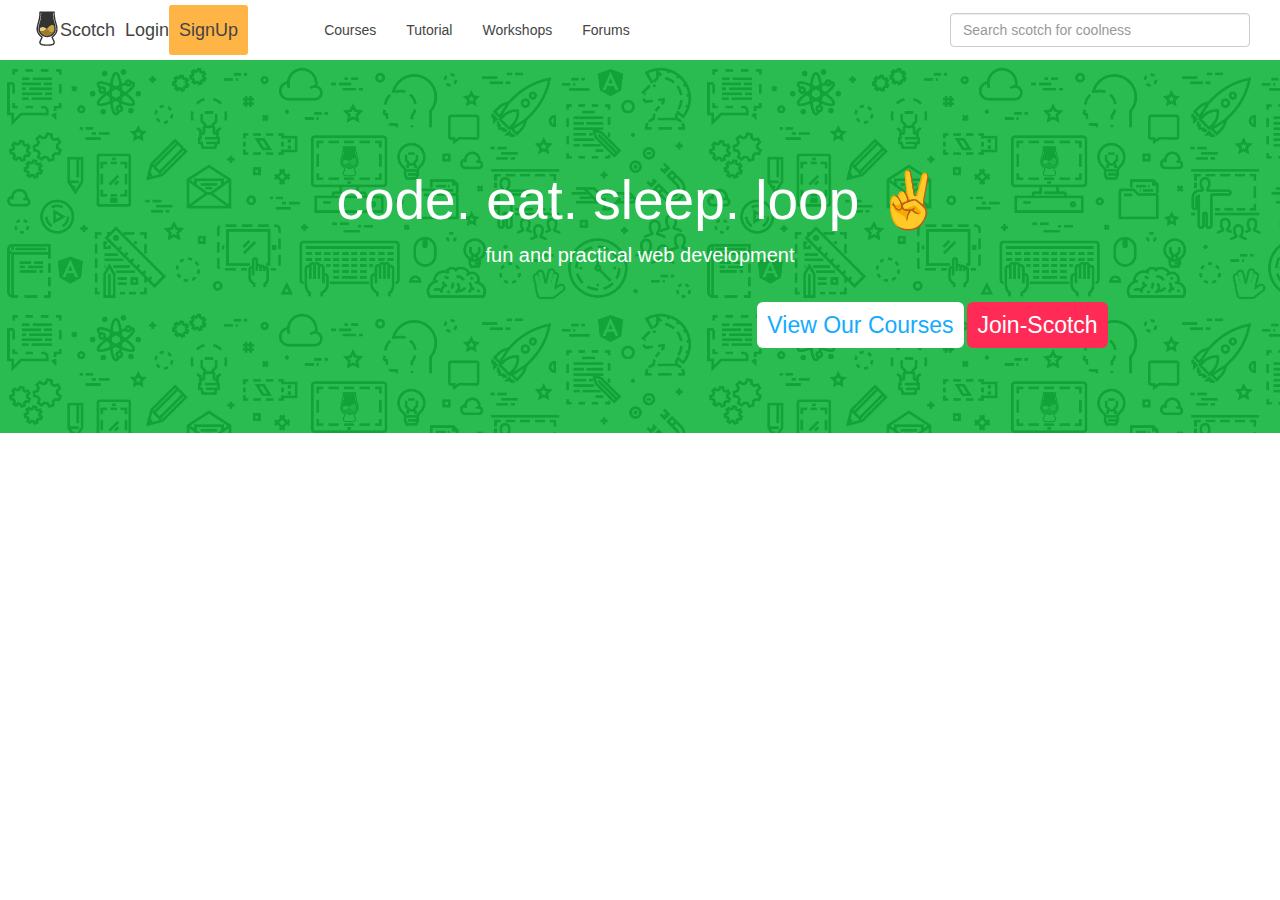
==== reactSticker/index.html @ 3698860a "navbar done, main content started" ====
<!DOCTYPE html>
<html>
<head>
  <meta charset="utf-8">
  <meta http-equiv="X-UA-Compatible" content="IE=edge">
  <title></title>
  <link rel="stylesheet" href="https://maxcdn.bootstrapcdn.com/bootstrap/3.3.7/css/bootstrap.min.css" integrity="sha384-BVYiiSIFeK1dGmJRAkycuHAHRg32OmUcww7on3RYdg4Va+PmSTsz/K68vbdEjh4u" crossorigin="anonymous">
  <link rel="stylesheet" href="style.css">
</head>
<body id="bootstrap-overrides">
  <nav id="nav-overrides" class="navbar navbar-default">
    <div class="container-fluid">
      <!-- Brand and toggle get grouped for better mobile display -->
      <div class="navbar-header">
        <button type="button" class="navbar-toggle collapsed" data-toggle="collapse" data-target="#bs-example-navbar-collapse-1" aria-expanded="false">
          <span class="sr-only">Toggle navigation</span>
          <span class="icon-bar"></span>
          <span class="icon-bar"></span>
          <span class="icon-bar"></span>
        </button>
        <img class="navbar-brand" src="images/logo.png" alt="">
        <a class="navbar-brand" href="#">Scotch</a>
        <a class="navbar-brand sign" href="#">Login</a>
        <a class="navbar-brand sign" id="signup" href="#">SignUp</a>
      </div>

      <!-- Collect the nav links, forms, and other content for toggling -->
      <div class="collapse navbar-collapse" id="bs-example-navbar-collapse-1">
        <ul class="nav navbar-nav">
          <li ><a href="#">Courses <span class="sr-only">(current)</span></a></li>
          <li><a href="#">Tutorial</a></li>
          <li><a href="#">Workshops</a></li>
          <li><a href="#">Forums</a></li>
        </ul>
        <form class="navbar-form navbar-right">
          <div class="form-group">
            <input type="text" class="form-control" placeholder="Search scotch for coolness">
          </div>
        </form>
      </div><!-- /.navbar-collapse -->
    </div><!-- /.container-fluid -->
  </nav>

  <section id="main">
    <div class="prez">
      <div class="container text-align">
        <h1 class="title">code. eat. sleep. loop ✌</h1>
        <p class="subtitle">fun and practical web development</p>
          <div class="row">
            <div class="col-md-6"></div>
            <a href="#" id="title-link1">View Our Courses</a>
            <div class="col-md-6"></div>
            <a href="#" id="title-link2">Join-Scotch</a>
          </div>
        </div>
      </div>
    </div>
  </section>

  <script src="https://ajax.googleapis.com/ajax/libs/jquery/1.12.4/jquery.min.js"></script>
  <script src="https://maxcdn.bootstrapcdn.com/bootstrap/3.3.7/js/bootstrap.min.js" integrity="sha384-Tc5IQib027qvyjSMfHjOMaLkfuWVxZxUPnCJA7l2mCWNIpG9mGCD8wGNIcPD7Txa" crossorigin="anonymous"></script>
</body>
</html>
---- reactSticker/style.css ----
#nav-overrides input {
	width: 300px;
}

.navbar {
	background-color: #FFFFFF;
	border: none;
	padding: 5px 0;
	margin-bottom: 0;
}

#nav-overrides a {
	color: #444;
}

#nav-overrides a:hover {
	color: #000;
}


#nav-overrides .navbar-header img {
	transform: scale(2);
}

#nav-overrides .navbar-nav {
	margin: 0 10% 0 5%;
}

#nav-overrides .sign {
	padding-left: 10px;
}

#signup {
	background-color: #FFB446;
	padding-right: 10px;
	border-radius: 3px;
}

/*      main content      */

#main {
	background-image: url(images/icon-background.png);
	background-size: 700px;
}

.prez {
	padding: 10vh 0;
	background-color: rgb(20,181,62,0.9);
}

.text-align{
	text-align: center;
}

.title {
	color: #FFFFFF;
	font-size: 55px;
}

.subtitle {
	color: #FFFFFF;
	font-size: 20px;
	margin-bottom: 40px;
}

#title-link1 {
	padding: 10px;
	border-radius: 6px;
	background-color: #FFFFFF;
	color: #14ABFF;
	font-size: 23px;
}

#title-link2 {
	padding: 10px;
	border-radius: 6px;
	background-color: #FF2B56;
	color: #FFFFFF;
	font-size: 23px;
}
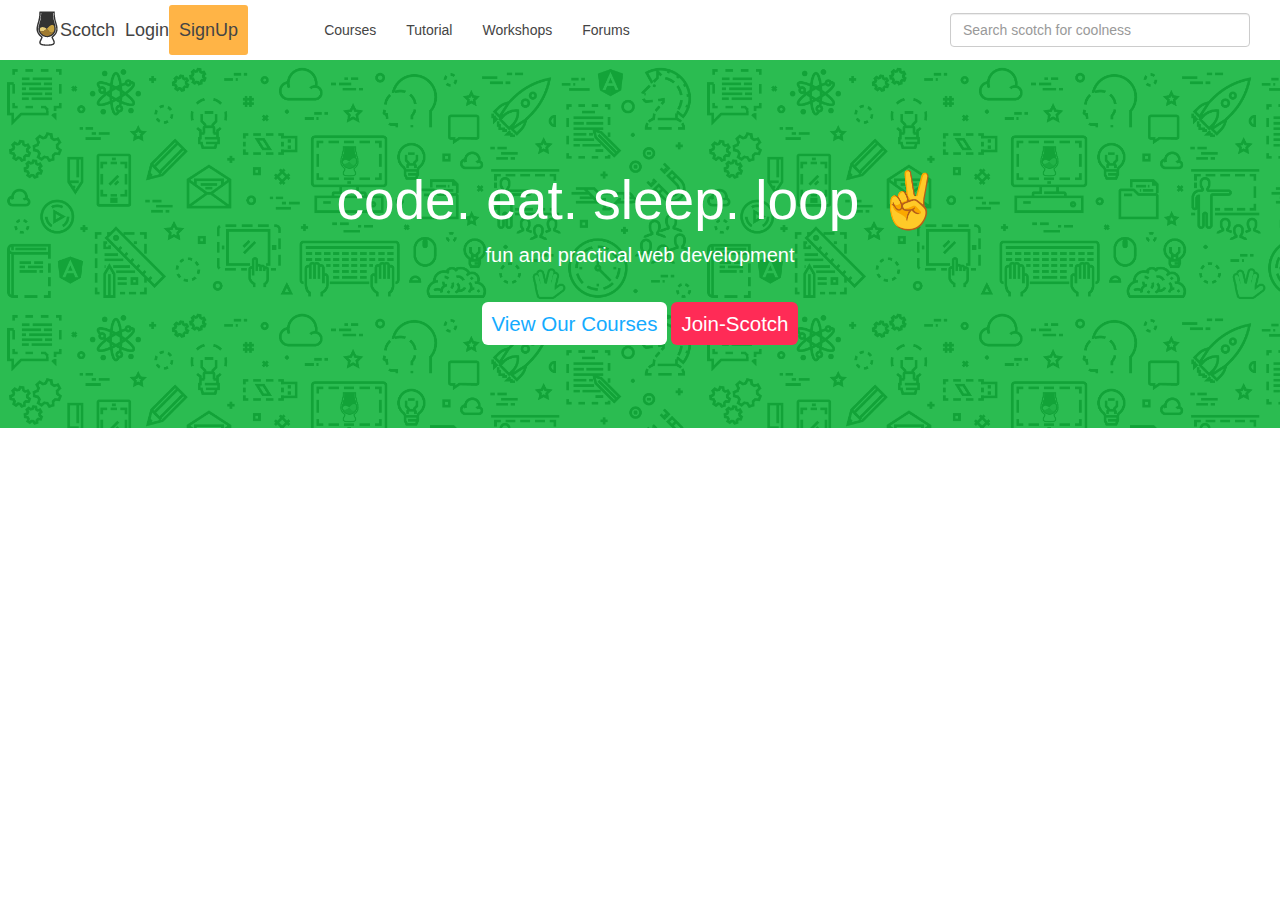
==== commit 1d9453c3: "presentation done" ====
--- a/reactSticker/index.html
+++ b/reactSticker/index.html
@@ -46,11 +46,15 @@
       <div class="container text-align">
         <h1 class="title">code. eat. sleep. loop ✌</h1>
         <p class="subtitle">fun and practical web development</p>
-          <div class="row">
-            <div class="col-md-6"></div>
+          <!-- <div class="row"> -->
+            <!-- <div class="col-md-3"></div> -->
+            <!-- <div class="col-md-3"> -->
             <a href="#" id="title-link1">View Our Courses</a>
-            <div class="col-md-6"></div>
+            <!-- </div> -->
+            <!-- <div class="col-md-3"> -->
             <a href="#" id="title-link2">Join-Scotch</a>
+            <!-- </div> -->
+            <!-- <div class="col-md-3"></div> -->
           </div>
         </div>
       </div>
--- a/reactSticker/style.css
+++ b/reactSticker/style.css
@@ -68,7 +68,7 @@
 	border-radius: 6px;
 	background-color: #FFFFFF;
 	color: #14ABFF;
-	font-size: 23px;
+	font-size: 20.5px;
 }
 
 #title-link2 {
@@ -76,5 +76,5 @@
 	border-radius: 6px;
 	background-color: #FF2B56;
 	color: #FFFFFF;
-	font-size: 23px;
+	font-size: 20.5px; 
 }
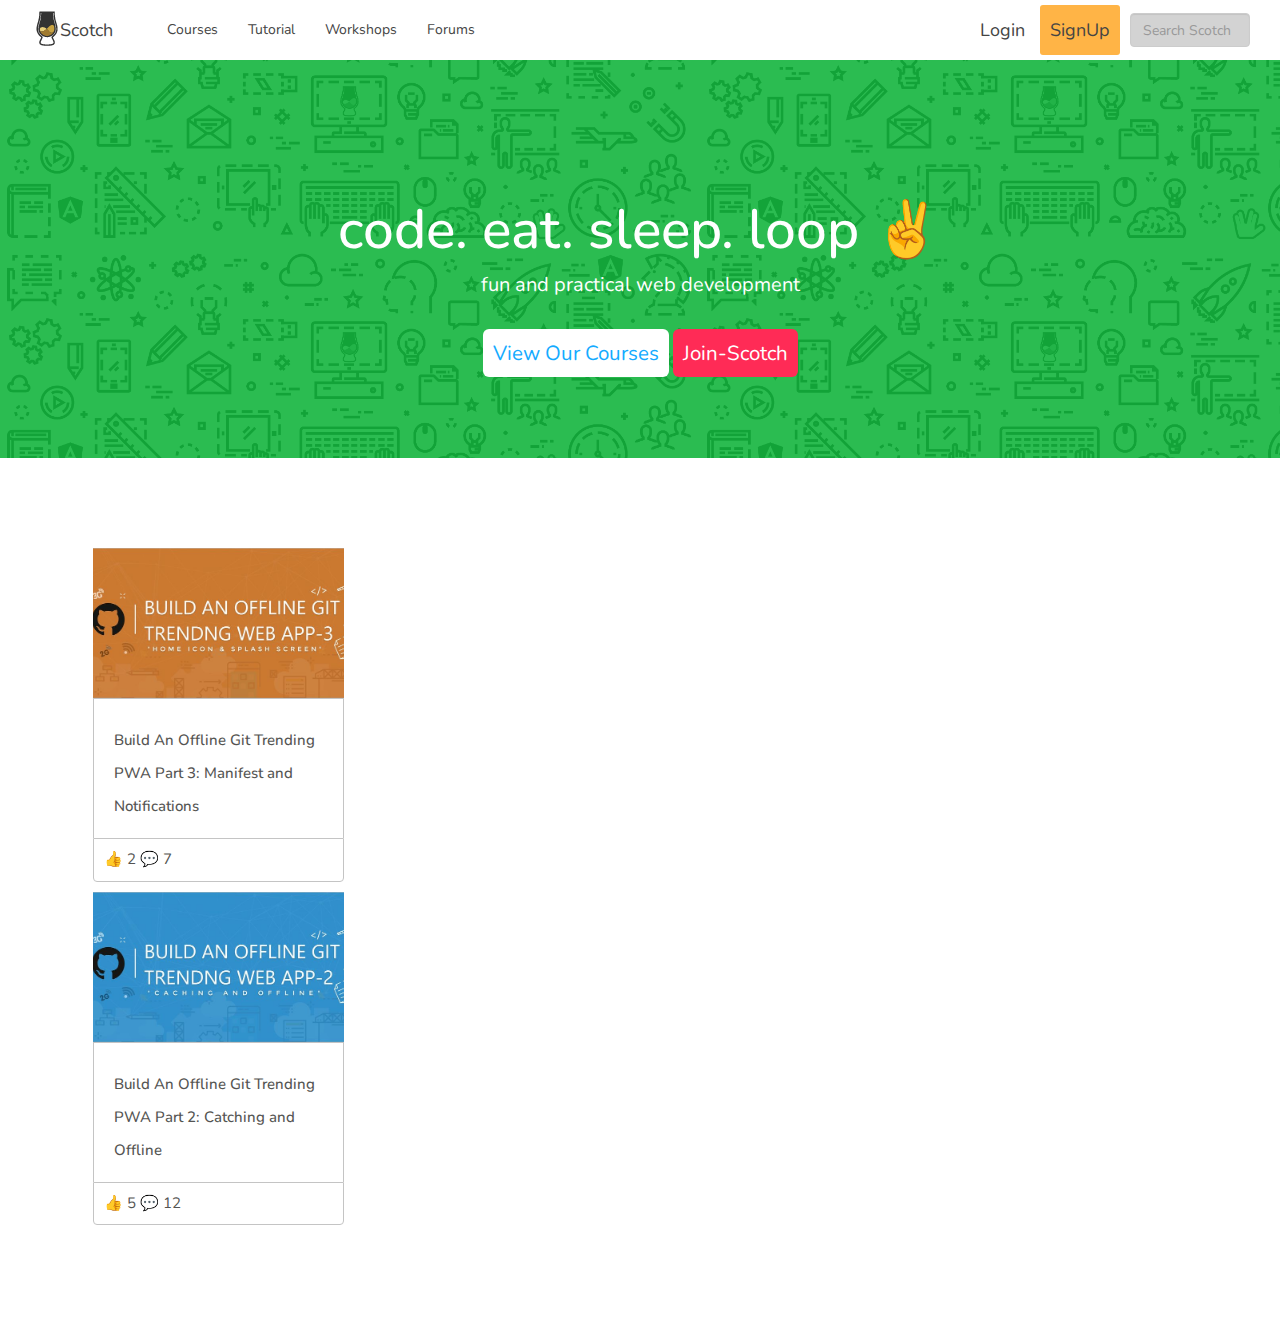
==== commit 78b80b57: "navbar fully responsive due to media query, progress on contents" ====
--- a/reactSticker/index.html
+++ b/reactSticker/index.html
@@ -4,10 +4,12 @@
   <meta charset="utf-8">
   <meta http-equiv="X-UA-Compatible" content="IE=edge">
   <title></title>
+  <link href="https://fonts.googleapis.com/css?family=Nunito:200,300,400,600,700" rel="stylesheet"> 
   <link rel="stylesheet" href="https://maxcdn.bootstrapcdn.com/bootstrap/3.3.7/css/bootstrap.min.css" integrity="sha384-BVYiiSIFeK1dGmJRAkycuHAHRg32OmUcww7on3RYdg4Va+PmSTsz/K68vbdEjh4u" crossorigin="anonymous">
   <link rel="stylesheet" href="style.css">
 </head>
 <body id="bootstrap-overrides">
+  <div class="test">
   <nav id="nav-overrides" class="navbar navbar-default">
     <div class="container-fluid">
       <!-- Brand and toggle get grouped for better mobile display -->
@@ -34,27 +36,73 @@
         </ul>
         <form class="navbar-form navbar-right">
           <div class="form-group">
-            <input type="text" class="form-control" placeholder="Search scotch for coolness">
+            <input type="text" class="form-control" placeholder="Search Scotch">
           </div>
         </form>
       </div><!-- /.navbar-collapse -->
     </div><!-- /.container-fluid -->
   </nav>
+  </div>
 
   <section id="main">
-    <div class="prez">
-      <div class="container text-align">
-        <h1 class="title">code. eat. sleep. loop ✌</h1>
-        <p class="subtitle">fun and practical web development</p>
-          <!-- <div class="row"> -->
-            <!-- <div class="col-md-3"></div> -->
-            <!-- <div class="col-md-3"> -->
-            <a href="#" id="title-link1">View Our Courses</a>
-            <!-- </div> -->
-            <!-- <div class="col-md-3"> -->
-            <a href="#" id="title-link2">Join-Scotch</a>
-            <!-- </div> -->
-            <!-- <div class="col-md-3"></div> -->
+    <div class="prez-back">
+      <div class="prez">
+        <div class="container text-align">
+          <h1 class="title">code. eat. sleep. loop ✌</h1>
+          <p class="subtitle">fun and practical web development</p>
+            <!-- <div class="row"> -->
+              <!-- <div class="col-md-3"></div> -->
+              <!-- <div class="col-md-3"> -->
+              <a href="#" id="title-link1">View Our Courses</a>
+              <!-- </div> -->
+              <!-- <div class="col-md-3"> -->
+              <a href="#" id="title-link2">Join-Scotch</a>
+              <!-- </div> -->
+              <!-- <div class="col-md-3"></div> -->
+            </div>
+          </div>
+        </div>
+      </div>
+    </div>
+    <div class="content">
+      <div class="container">
+        <div class="row">
+          <div class="col-md-3">
+            <div class="card" id="card1">
+              <a class="card-img" href="#"></a>
+              <div class="card-content">
+                <h2>
+                  <a href="#">Build An Offline Git Trending PWA Part 3: Manifest and Notifications</a>
+                </h2>
+              </div>
+              <div class="card-footer">
+                <a href="#">👍 2</a>
+                <a href="#">💬 7</a>
+              </div>
+            </div>
+            <div class="card" id="card2">
+              <a class="card-img" href="#"></a>
+              <div class="card-content">
+                <h2>
+                  <a href="#">Build An Offline Git Trending PWA Part 2: Catching and Offline</a>
+                </h2>
+              </div>
+              <div class="card-footer">
+                <a href="#">👍 5</a>
+                <a href="#">💬 12</a>
+              </div>
+            </div>
+          </div>
+          <div class="col-md-9">
+            <div class="row">
+              <div class="col-md-6"></div>
+              <div class="col-md-6"></div>
+            </div>
+            <div class="row">
+              <div class="col-md-4"></div>
+              <div class="col-md-4"></div>
+              <div class="col-md-4"></div>
+            </div>
           </div>
         </div>
       </div>
--- a/reactSticker/style.css
+++ b/reactSticker/style.css
@@ -1,5 +1,20 @@
+body {
+    font-family: 'Nunito', sans-serif;
+}
+
+a:hover {
+	text-decoration: none
+}
+
+.test {
+	position: fixed;
+	width: 100%;
+	z-index: 10;
+}
+
 #nav-overrides input {
-	width: 300px;
+	width: 120px;
+	background-color: #D3D3D3;
 }
 
 .navbar {
@@ -7,6 +22,7 @@
 	border: none;
 	padding: 5px 0;
 	margin-bottom: 0;
+	border-radius: 0px;
 }
 
 #nav-overrides a {
@@ -23,11 +39,22 @@
 }
 
 #nav-overrides .navbar-nav {
-	margin: 0 10% 0 5%;
+	margin: 0 0 0 2%;
 }
 
 #nav-overrides .sign {
 	padding-left: 10px;
+}
+
+@media (min-width:768px) {
+	.sign {
+		position: absolute;
+		right: 240px;
+	}
+
+	#signup {
+		right: 160px;	
+	}
 }
 
 #signup {
@@ -36,15 +63,15 @@
 	border-radius: 3px;
 }
 
-/*      main content      */
-
-#main {
+/*      main      */
+/*  	prez 	  */
+.prez-back {
 	background-image: url(images/icon-background.png);
 	background-size: 700px;
 }
 
 .prez {
-	padding: 10vh 0;
+	padding: 20vh 0 10vh 0;
 	background-color: rgb(20,181,62,0.9);
 }
 
@@ -78,3 +105,66 @@
 	color: #FFFFFF;
 	font-size: 20.5px; 
 }
+
+/*      CONTENT   	*/
+
+.content {
+	background-color: #FFFFFF;
+	padding: 10vh 0;
+}
+
+.content > .container {
+	max-width: 1125px;
+}
+
+.col-md-3 .card a {
+	font-size: 15px;
+	color: #545452
+}
+
+.card {
+	margin-bottom: 10px;
+	transition: box-shadow 0.4s;
+}
+
+.card:hover {
+	box-shadow: 1px 1px 5px;
+}
+
+.card a {
+	color: 
+}
+
+#card1 > a {
+	display: block;
+	width: 100%;
+	height: 150px;
+	background-image: url("images/card1.jpg");
+	background-size: cover;
+	background-position: center;
+}
+
+#card2 > a {
+	display: block;
+	width: 100%;
+	height: 150px;
+	background-image: url("images/card2.jpg");
+	background-size: cover;
+	background-position: center;	
+}
+
+.card-content {
+	border: 1px solid #C4C4C4;
+	border-bottom: 0px;
+	padding: 20px;
+}
+
+.card-footer {
+	padding: 10px;
+	border-radius: 0px 0px 4px 4px;
+	border: 1px solid #C4C4C4;
+}
+
+h2 {
+	margin: 0;
+}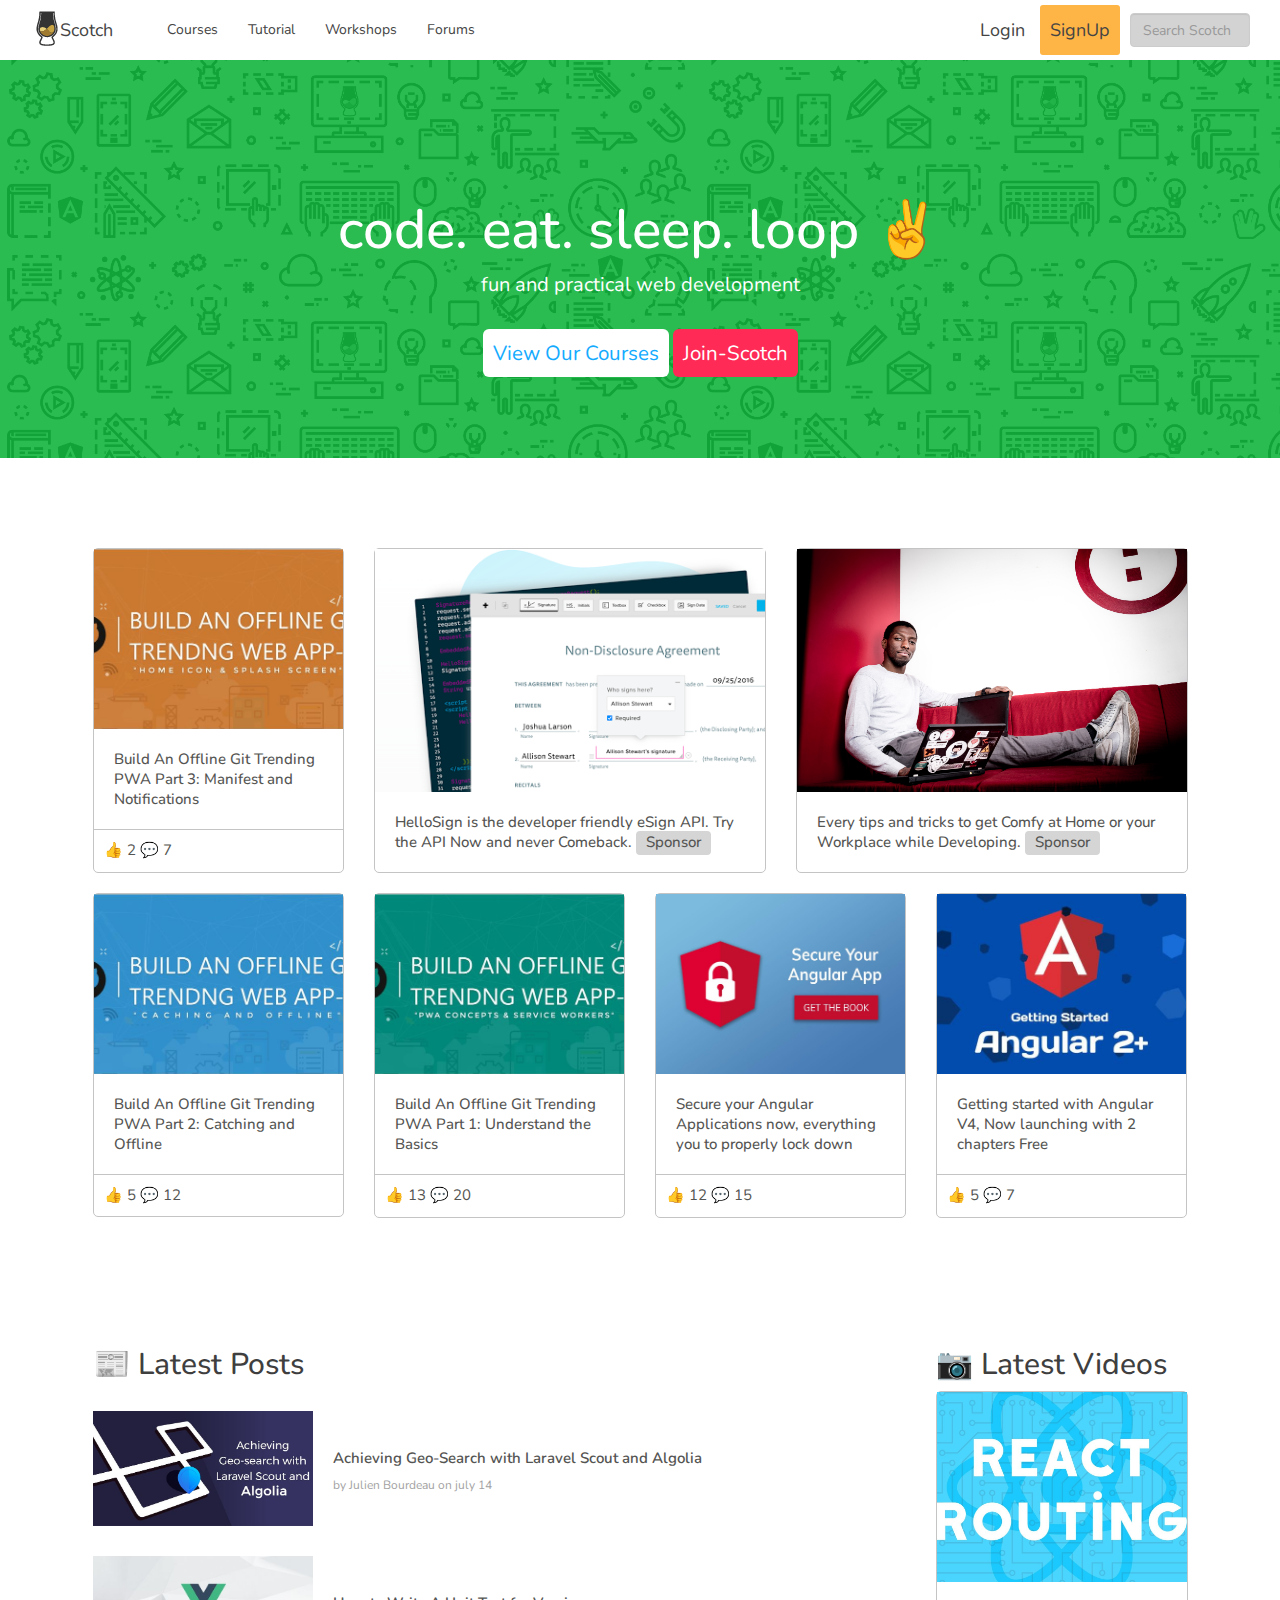
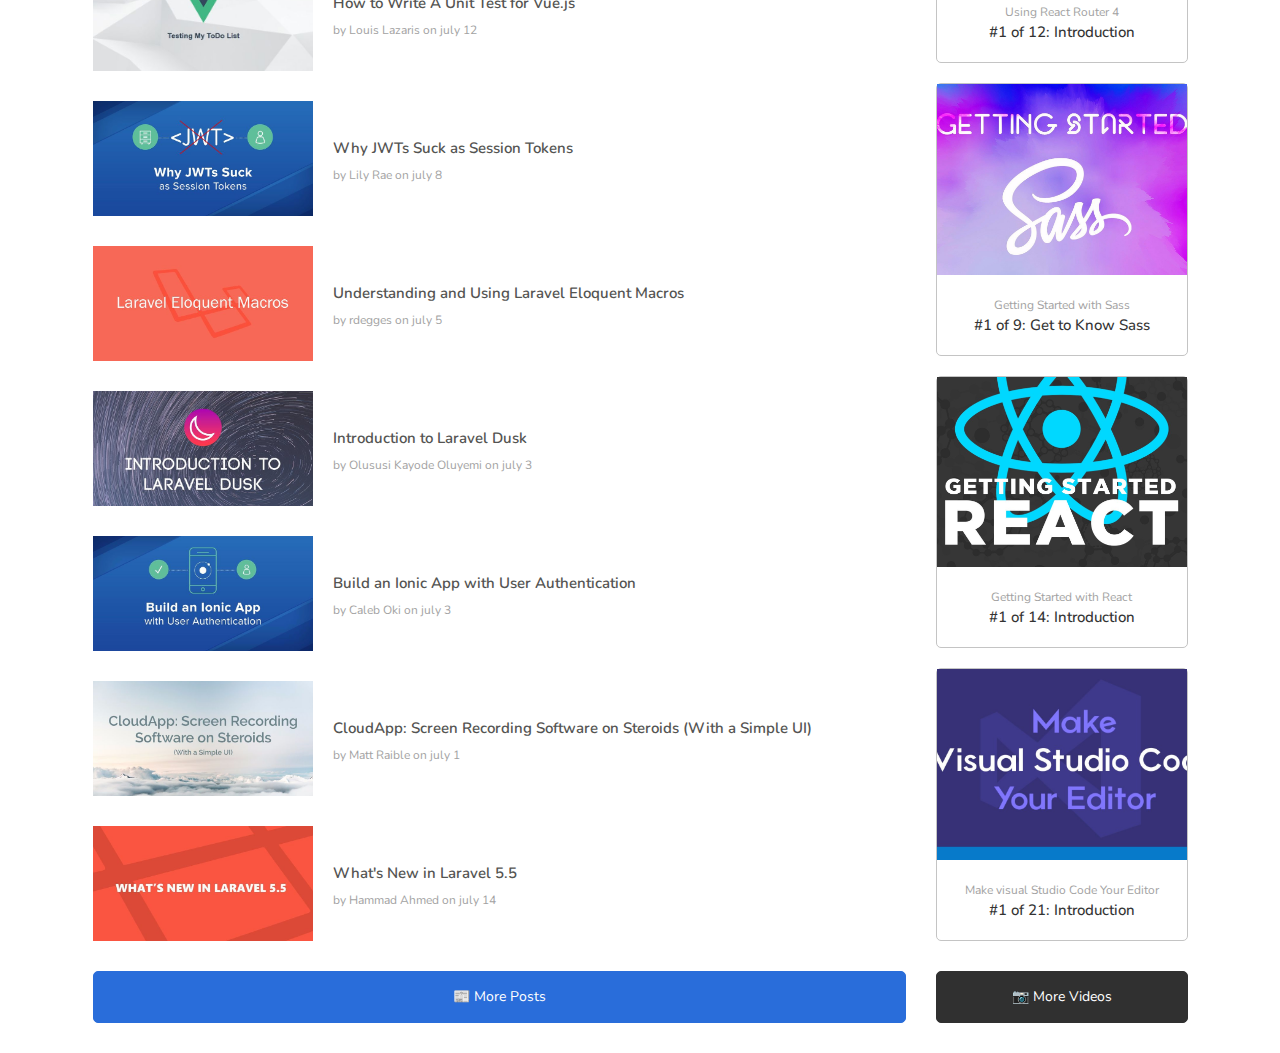
==== commit 691abe69: "main content done" ====
--- a/reactSticker/index.html
+++ b/reactSticker/index.html
@@ -95,15 +95,173 @@
           </div>
           <div class="col-md-9">
             <div class="row">
-              <div class="col-md-6"></div>
-              <div class="col-md-6"></div>
+              <div class="col-md-6">
+                <div class="card" id="card3">
+                  <a href="#" class="card-img"></a>
+                  <div class="card-content">
+                    <h2>
+                      <a href="#">HelloSign is the developer friendly eSign API. Try the API Now and never Comeback. <span class="sponsor-tag">Sponsor</span></a>
+                    </h2>
+                  </div>
+                </div>
+              </div>
+              <div class="col-md-6">
+                <div class="card" id="card4">
+                  <a href="#" class="card-img"></a>
+                  <div class="card-content">
+                    <h2>
+                      <a href="#">Every tips and tricks to get Comfy at Home or your Workplace while Developing. <span class="sponsor-tag">Sponsor</span></a>
+                    </h2>
+                  </div>
+                </div>
+              </div>
             </div>
             <div class="row">
-              <div class="col-md-4"></div>
-              <div class="col-md-4"></div>
-              <div class="col-md-4"></div>
-            </div>
-          </div>
+              <div class="col-md-4">
+                <div class="card" id="card5">
+                  <a href="#" class="card-img"></a>
+                  <div class="card-content">
+                    <h2>
+                      <a href="#">Build An Offline Git Trending PWA Part 1: Understand the Basics</a>
+                    </h2>
+                  </div>
+                  <div class="card-footer">
+                    <a href="#">👍 13</a>
+                    <a href="#">💬 20</a>
+                  </div>
+                </div>
+              </div>
+              <div class="col-md-4">
+                <div class="card" id="card6">
+                  <a href="#" class="card-img"></a>
+                  <div class="card-content">
+                    <h2>
+                      <a href="#">Secure your Angular Applications now, everything you to properly lock down </a>
+                    </h2>
+                  </div>
+                  <div class="card-footer">
+                    <a href="#">👍 12</a>
+                    <a href="#">💬 15</a>
+                  </div>
+                </div>
+              </div>
+              <div class="col-md-4">
+                <div class="card" id="card7">
+                  <a href="#" class="card-img"></a>
+                  <div class="card-content">
+                    <h2>
+                      <a href="#">Getting started with Angular V4, Now launching with 2 chapters Free</a>
+                    </h2>
+                  </div>
+                  <div class="card-footer">
+                    <a href="#">👍 5</a>
+                    <a href="#">💬 7</a>
+                  </div>
+                </div>
+              </div>
+            </div>
+          </div>
+        </div>
+      </div>
+    </div>
+    <div class="news">
+      <div class="container">
+        <div class="row">
+          <div class="col-md-9 posts">
+            <h2>
+              <a class="title-news" href="#">📰 Latest Posts</a>
+            </h2>
+            <div class="post">
+              <a href="#" id="post1" class="post-img"></a>
+              <div class="card-content">
+                <h2>Achieving Geo-Search with Laravel Scout and Algolia</h2>
+                <small>by <a href="#">Julien Bourdeau</a> on july 14</small>  
+              </div>
+            </div>
+            <div class="post">
+              <a href="#" id="post2" class="post-img"></a>
+              <div class="card-content">
+                <h2>How to Write A Unit Test for Vue.js</h2>
+                <small>by <a href="#">Louis Lazaris</a> on july 12</small>  
+              </div>
+            </div>
+            <div class="post">
+              <a href="#" id="post3" class="post-img"></a>
+              <div class="card-content">
+                <h2>Why JWTs Suck as Session Tokens</h2>
+                <small>by <a href="#">Lily Rae</a> on july 8</small>  
+              </div>
+            </div>
+            <div class="post">
+              <a href="#" id="post4" class="post-img"></a>
+              <div class="card-content">
+                <h2>Understanding and Using Laravel Eloquent Macros</h2>
+                <small>by <a href="#">rdegges</a> on july 5</small>  
+              </div>
+            </div>
+            <div class="post">
+              <a href="#" id="post5" class="post-img"></a>
+              <div class="card-content">
+                <h2>Introduction to Laravel Dusk</h2>
+                <small>by <a href="#">Olususi Kayode Oluyemi</a> on july 3</small>  
+              </div>
+            </div>
+            <div class="post">
+              <a href="#" id="post6" class="post-img"></a>
+              <div class="card-content">
+                <h2>Build an Ionic App with User Authentication</h2>
+                <small>by <a href="#">Caleb Oki</a> on july 3</small>  
+              </div>
+            </div>
+            <div class="post">
+              <a href="#" id="post7" class="post-img"></a>
+              <div class="card-content">
+                <h2>CloudApp: Screen Recording Software on Steroids (With a Simple UI)</h2>
+                <small>by <a href="#">Matt Raible</a> on july 1</small>  
+              </div>
+            </div>
+            <div class="post">
+              <a href="#" id="post8" class="post-img"></a>
+              <div class="card-content">
+                <h2>What's New in Laravel 5.5</h2>
+                <small>by <a href="#">Hammad Ahmed</a> on july 14</small>  
+              </div>
+            </div>
+            <a class="more" href="#">📰 More Posts</a>
+          </div>
+          <div class="col-md-3 videos">
+            <h2>
+              <a class="title-news" href="#">📷 Latest Videos</a>
+            </h2>
+            <div class="video card">
+              <a href="#" class="card-img" id="video1"></a>
+              <div class="card-content">
+                <small>Using React Router 4</small>
+                <h2>#1 of 12: Introduction</h2>
+              </div>
+            </div>
+            <div class="video card">
+              <a href="#" class="card-img" id="video2"></a>
+              <div class="card-content">
+                <small>Getting Started with Sass</small>
+                <h2>#1 of 9: Get to Know Sass</h2>
+              </div>
+            </div>
+            <div class="video card">
+              <a href="#" class="card-img" id="video3"></a>
+              <div class="card-content">
+                <small>Getting Started with React</small>
+                <h2>#1 of 14: Introduction</h2>
+              </div>
+            </div>
+            <div class="video card">
+              <a href="#" class="card-img" id="video4"></a>
+              <div class="card-content">
+                <small>Make visual Studio Code Your Editor</small>
+                <h2>#1 of 21: Introduction</h2>
+              </div>
+            </div>
+            <a class="more" href="#">📷 More Videos</a>
         </div>
       </div>
     </div>
--- a/reactSticker/style.css
+++ b/reactSticker/style.css
@@ -51,7 +51,6 @@
 		position: absolute;
 		right: 240px;
 	}
-
 	#signup {
 		right: 160px;	
 	}
@@ -96,6 +95,12 @@
 	background-color: #FFFFFF;
 	color: #14ABFF;
 	font-size: 20.5px;
+	transition: background-color 0.5s, color 0.5s;
+}
+
+#title-link1:hover {
+	background-color: #14ABFF; 
+	color: #FFFFFF;
 }
 
 #title-link2 {
@@ -103,7 +108,13 @@
 	border-radius: 6px;
 	background-color: #FF2B56;
 	color: #FFFFFF;
-	font-size: 20.5px; 
+	font-size: 20.5px;
+	transition: background-color 0.5s, color 0.5s; 
+}
+
+#title-link2:hover {
+	color: #FF2B56;
+	background-color: #FFFFFF;
 }
 
 /*      CONTENT   	*/
@@ -113,58 +124,229 @@
 	padding: 10vh 0;
 }
 
-.content > .container {
+.content > .container, .news > .container {
 	max-width: 1125px;
 }
 
-.col-md-3 .card a {
+.card a {
 	font-size: 15px;
 	color: #545452
 }
 
 .card {
-	margin-bottom: 10px;
+	margin-bottom: 20px;
 	transition: box-shadow 0.4s;
+	border: 1px solid #C4C4C4;
+	border-radius: 5px;
 }
 
 .card:hover {
 	box-shadow: 1px 1px 5px;
 }
 
-.card a {
-	color: 
-}
-
-#card1 > a {
+.card-img {
 	display: block;
 	width: 100%;
-	height: 150px;
-	background-image: url("images/card1.jpg");
 	background-size: cover;
 	background-position: center;
 }
 
+#card1 > a {
+	
+	height: 180px;
+	background-image: url("images/card1.jpg");
+}
+
 #card2 > a {
-	display: block;
-	width: 100%;
-	height: 150px;
+	height: 180px;
 	background-image: url("images/card2.jpg");
-	background-size: cover;
-	background-position: center;	
+}
+
+#card3 > a {
+	height: 243px;
+	background-image: url("images/card3.jpg");
+}
+
+#card4 > a {
+	height: 243px;
+	background-image: url("images/card4.jpg");
+	background-position: bottom;
+}
+
+#card5 > a {
+	height: 180px;
+	background-image: url("images/card5.jpg")
+}
+
+#card6 > a {
+	height: 180px;
+	background-image: url("images/card6.jpg")
+}
+
+#card7 > a {
+	height: 180px;
+	background-image: url("images/card7.jpg")
 }
 
 .card-content {
-	border: 1px solid #C4C4C4;
+	/*border: 1px solid #C4C4C4;*/
 	border-bottom: 0px;
+	border-top: 0px;
 	padding: 20px;
 }
 
 .card-footer {
 	padding: 10px;
 	border-radius: 0px 0px 4px 4px;
-	border: 1px solid #C4C4C4;
-}
-
-h2 {
+	border-top: 1px solid #C4C4C4;
+}
+
+.card h2 {
 	margin: 0;
+	font-size: 15px;
+	line-height: 20px;
+}
+
+.sponsor-tag {
+	background-color: #D5D5D5;
+	border-radius: 4px;
+	padding: 1px 10px 3px 10px;
+	margin: 0 auto;
+}
+
+/* 			NEWS 		*/
+
+.post h2 {
+	margin: 8px 0;
+	color: #545452;
+	font-size: 15px;
+	font-weight: 600;
+}
+
+.news small, small a {
+	padding-top: 10px;
+	color: #A2A2A2;
+	font-size: 12px;
+}
+
+.title-news {
+	color: #3F3F3F;
+}
+
+.post {
+	margin-top: 30px;
+	display: flex;
+	align-items: center;
+}
+
+@media (max-width:640px) {
+	.post {
+		flex-direction: column;
+		text-align: center;
+	}
+}
+
+.post-img {
+	display: block;
+	width: 220px;
+	min-width: 220px;
+	background-size: cover;
+	background-position: center;
+}
+
+#post1 {
+	height: 115px;
+	background-image: url("images/post1.jpg");
+}
+
+#post2 {
+	height: 115px;
+	background-image: url("images/post2.jpg");
+}
+
+#post3 {
+	height: 115px;
+	background-image: url("images/post3.jpg");
+}
+
+#post4 {
+	height: 115px;
+	background-image: url("images/post4.jpg");
+}
+
+#post5 {
+	height: 115px;
+	background-image: url("images/post5.jpg");
+}
+
+#post6 {
+	height: 115px;
+	background-image: url("images/post6.jpg");
+}
+
+#post7 {
+	height: 115px;
+	background-image: url("images/post7.jpg");
+}
+
+#post8 {
+	height: 115px;
+	background-image: url("images/post8.jpg");
+}
+
+.more {
+	text-align: center;
+	display: block;
+	margin: auto;
+	width: 100%;
+	padding: 15px;
+	border-radius: 5px;
+	margin: 30px 0 30px 0;
+	transition: background-color 0.3s, color 0.3s;
+}
+
+.posts .more {
+	border: 1px solid #296DDA;
+	background-color: #296DDA;
+	color: #FFFFFF;
+}
+
+.posts .more:hover {
+	background-color: #FFFFFF;
+	color: #296DDA;
+}
+
+.videos .more {
+	border: 1px solid #303030;
+	background-color: #303030;
+	color: #FFFFFF;
+}
+
+.videos .more:hover {
+	background-color: #FFFFFF;
+	color: #303030;
+}
+
+.video {
+	text-align: center;
+}
+
+#video1 {
+	height: 190.5px;
+	background-image: url("images/video1.jpg")
+}
+
+#video2 {
+	height: 190.5px;
+	background-image: url("images/video2.jpg")
+}
+
+#video3 {
+	height: 190.5px;
+	background-image: url("images/video3.jpg")
+}
+
+#video4 {
+	height: 190.5px;
+	background-image: url("images/video4.jpg")
 }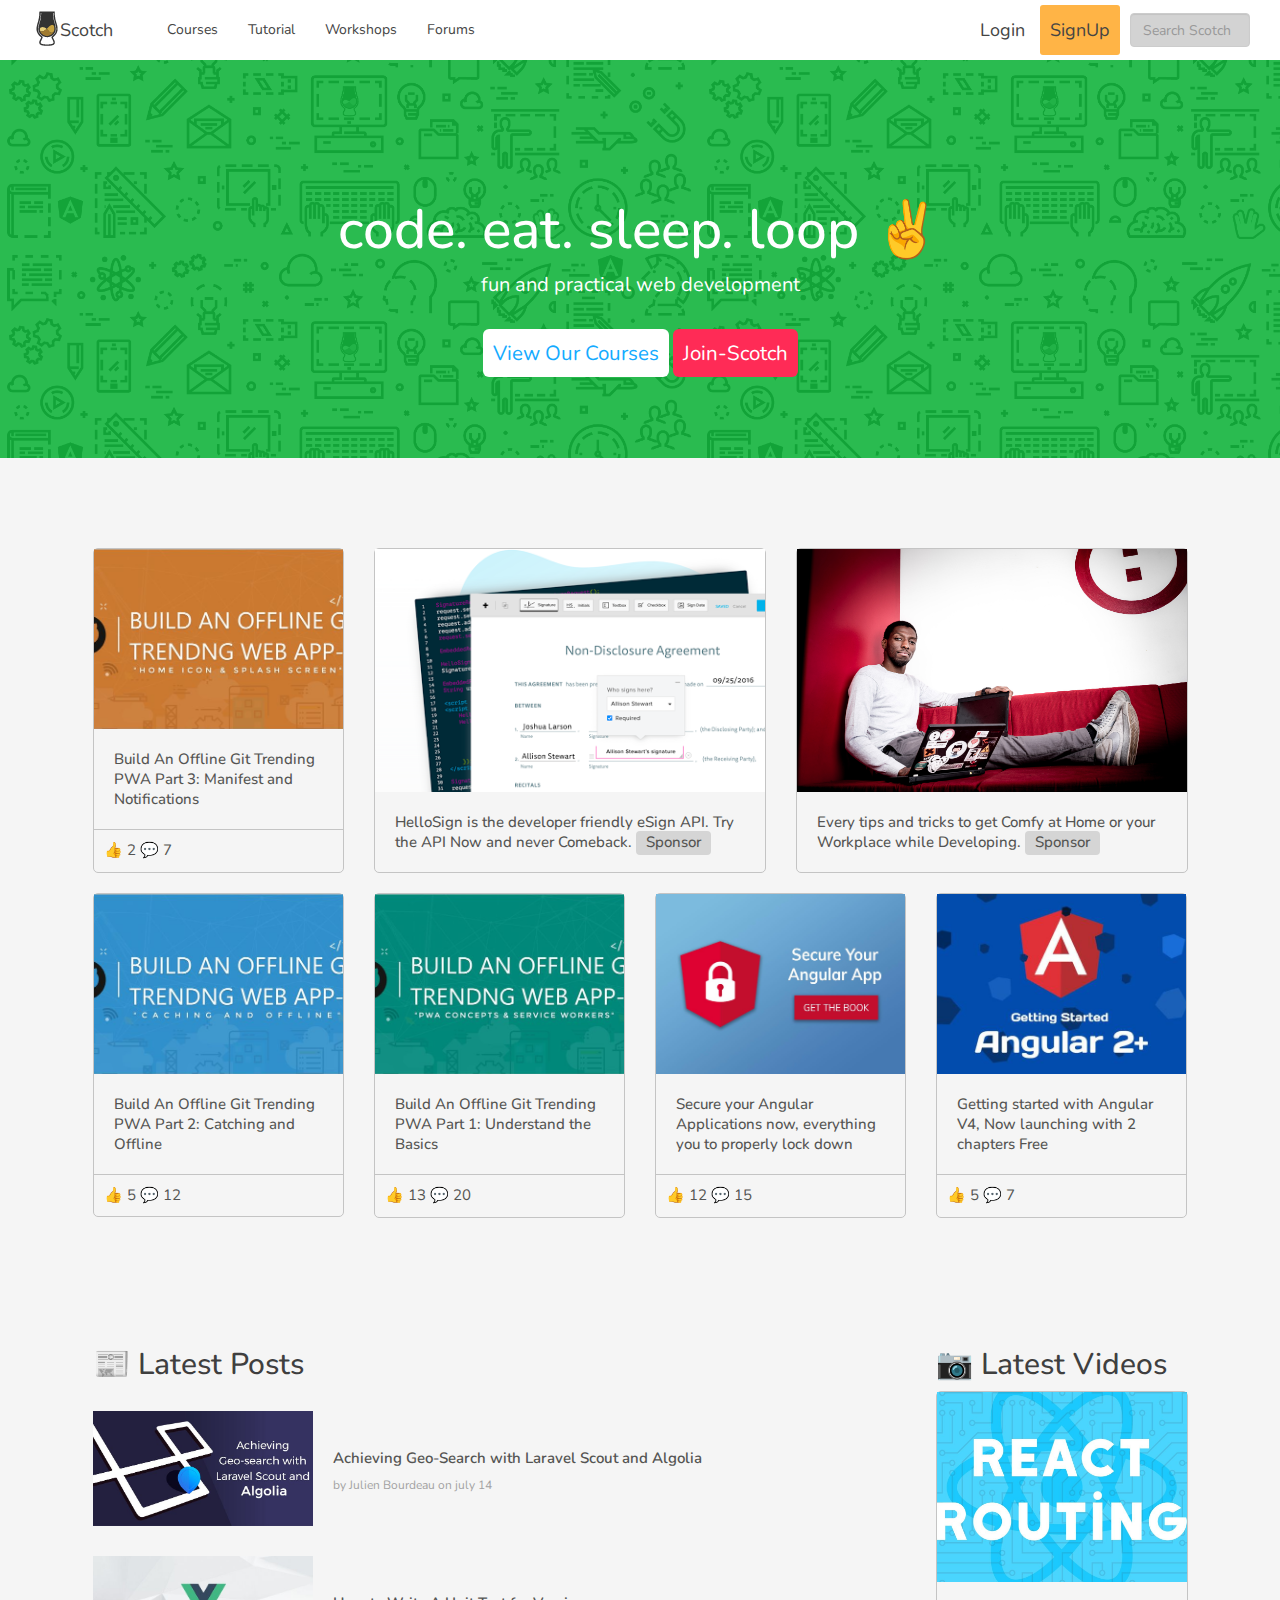
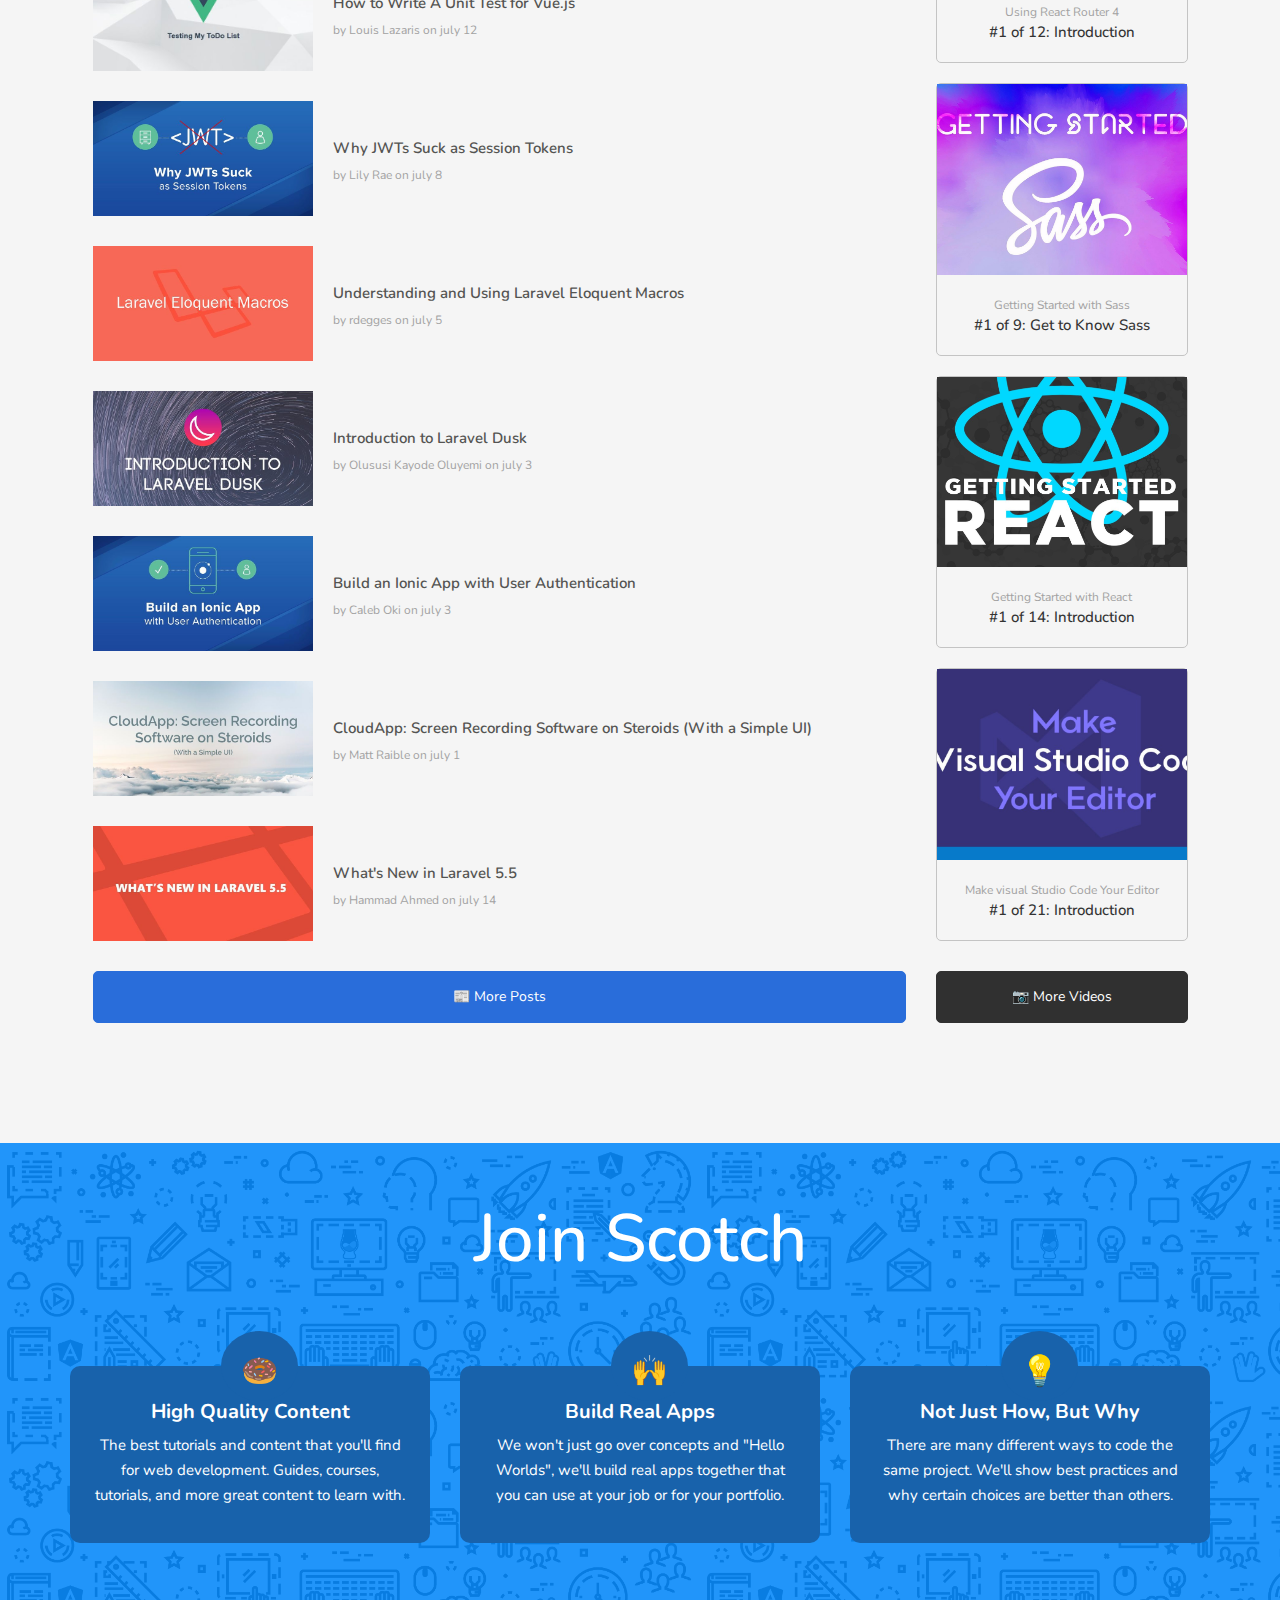
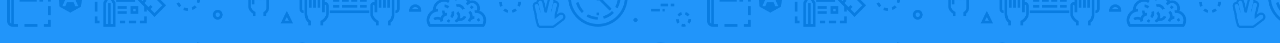
==== commit b9f5a489: "join three tooltip done" ====
--- a/reactSticker/index.html
+++ b/reactSticker/index.html
@@ -266,6 +266,36 @@
       </div>
     </div>
   </section>
+  <section id="join">
+    <div class="join-back">
+      <div class="container">
+        <h2>Join Scotch</h2>
+        <div class="row">
+          <div class="col-md-4">
+            <div class="join-content">
+              <div class="join-icon">🍩</div>
+              <h4>High Quality Content</h4>
+              <p>The best tutorials and content that you'll find for web development. Guides, courses, tutorials, and more great content to learn with.</p>
+            </div>
+          </div>
+          <div class="col-md-4">
+            <div class="join-content">
+              <div class="join-icon">🙌</div>
+              <h4>Build Real Apps</h4>
+              <p>We won't just go over concepts and "Hello Worlds", we'll build real apps together that you can use at your job or for your portfolio.</p>
+            </div>
+          </div>
+          <div class="col-md-4">
+            <div class="join-content">
+              <div class="join-icon">💡</div>
+              <h4>Not Just How, But Why</h4>
+              <p>There are many different ways to code the same project. We'll show best practices and why certain choices are better than others.</p>
+            </div>
+          </div>
+        </div>
+      </div>
+    </div>
+  </section>
 
   <script src="https://ajax.googleapis.com/ajax/libs/jquery/1.12.4/jquery.min.js"></script>
   <script src="https://maxcdn.bootstrapcdn.com/bootstrap/3.3.7/js/bootstrap.min.js" integrity="sha384-Tc5IQib027qvyjSMfHjOMaLkfuWVxZxUPnCJA7l2mCWNIpG9mGCD8wGNIcPD7Txa" crossorigin="anonymous"></script>
--- a/reactSticker/style.css
+++ b/reactSticker/style.css
@@ -63,8 +63,13 @@
 }
 
 /*      main      */
+
+#main {
+	background-color: #F5F5F5;
+}
+
 /*  	prez 	  */
-.prez-back {
+.prez-back, #join {
 	background-image: url(images/icon-background.png);
 	background-size: 700px;
 }
@@ -120,11 +125,10 @@
 /*      CONTENT   	*/
 
 .content {
-	background-color: #FFFFFF;
 	padding: 10vh 0;
 }
 
-.content > .container, .news > .container {
+.content > .container, .news > .container, #join > .container {
 	max-width: 1125px;
 }
 
@@ -215,6 +219,10 @@
 }
 
 /* 			NEWS 		*/
+
+.news {
+	padding-bottom: 10vh;
+}
 
 .post h2 {
 	margin: 8px 0;
@@ -348,5 +356,49 @@
 
 #video4 {
 	height: 190.5px;
-	background-image: url("images/video4.jpg")
-}+	background-image: url("images/video4.jpg");
+}
+
+/*   	JOIN   	  */
+
+.join-back {
+	background-color: rgb(9,137,249,0.9);
+}
+
+#join h2 {
+	font-size: 67px;
+	text-align: center;
+	margin: 60px 0;
+	color: #FFFFFF;
+}
+
+.join-content {
+	position: relative;
+	text-align: center;
+	color: #FFFFFF;
+	background-color: #1862AB;
+	padding: 25px;
+	border-radius: 10px;
+	margin: 30px 0 100px 0;
+}
+
+#join h4 {
+	font-size: 20px;
+	font-weight: 700;
+}
+
+#join p {
+	font-size: 15px;
+	line-height: 25px;
+}
+
+.join-icon {
+	position: absolute;
+	top: -35px;
+	left: 42%;
+	background-color: #1862AB;
+	border-radius: 50%;
+	padding: 20px;
+	font-size: 30px;
+	height: 70px;
+}
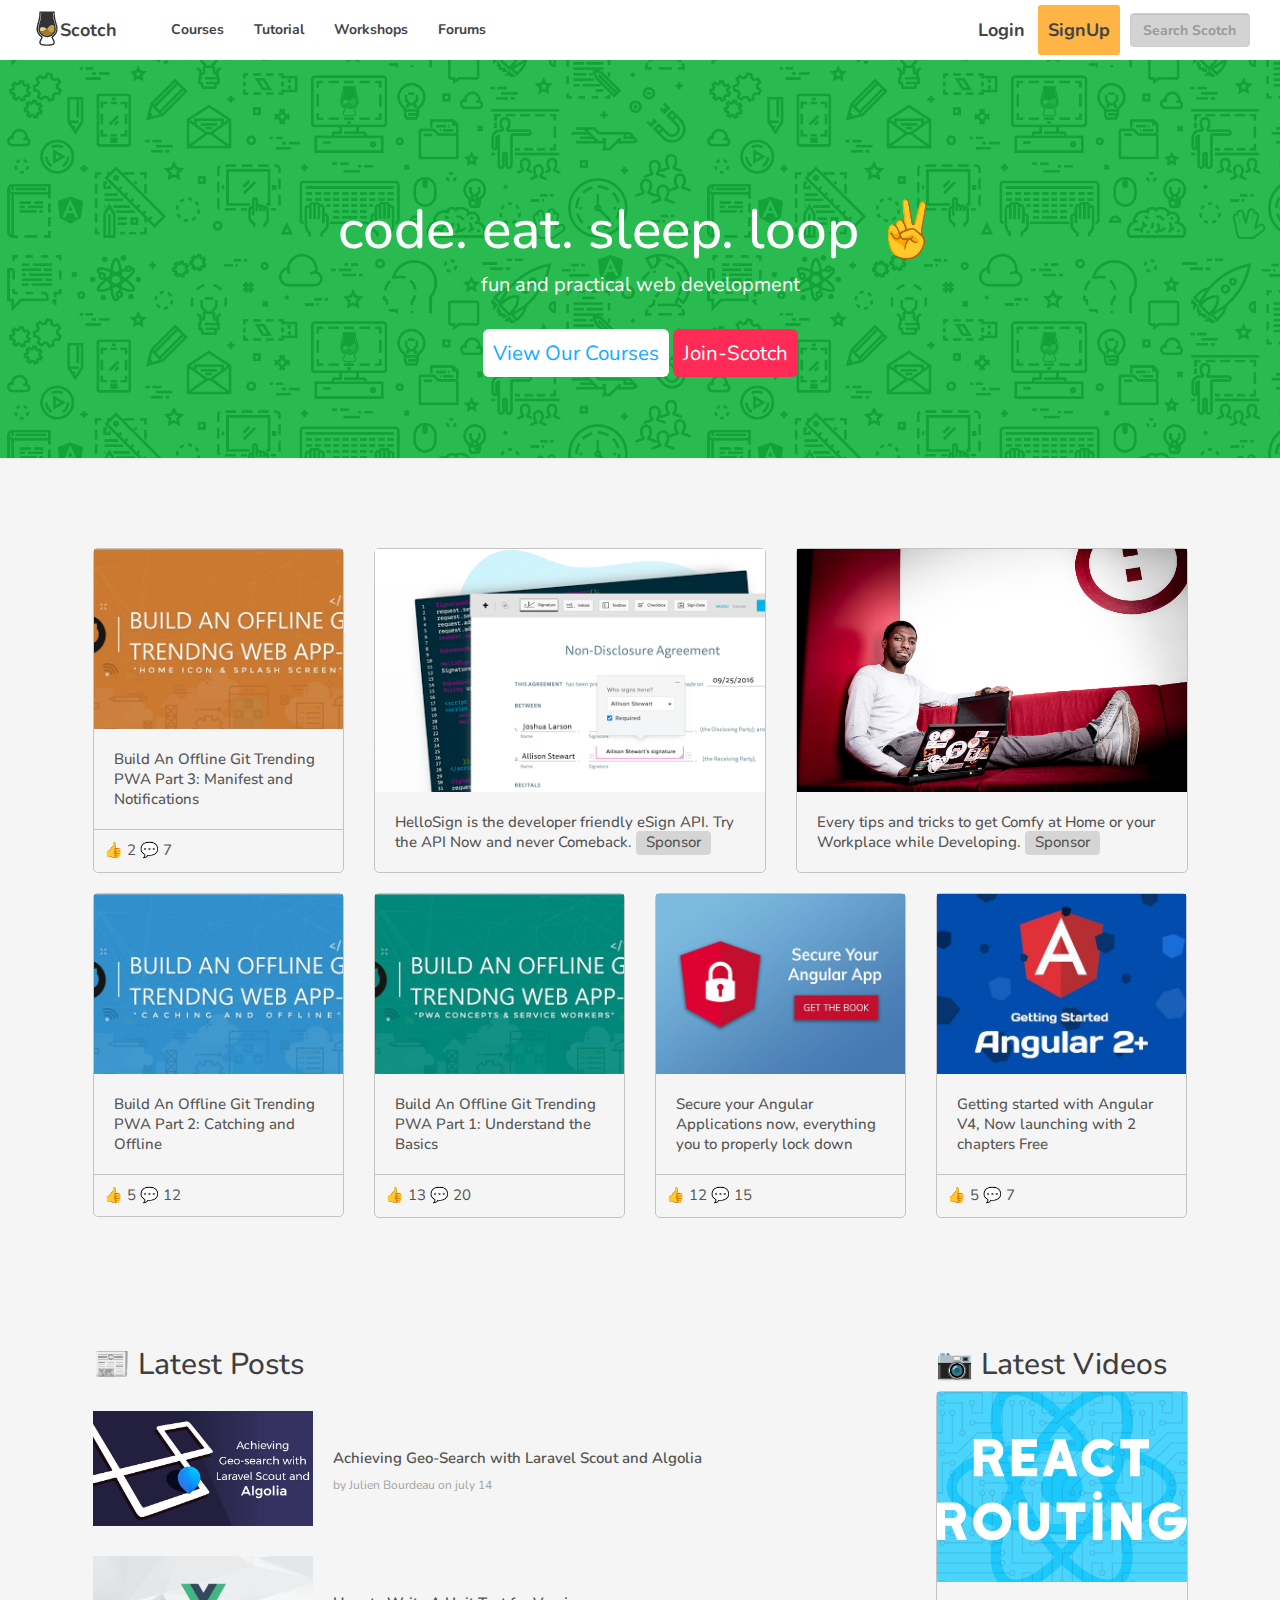
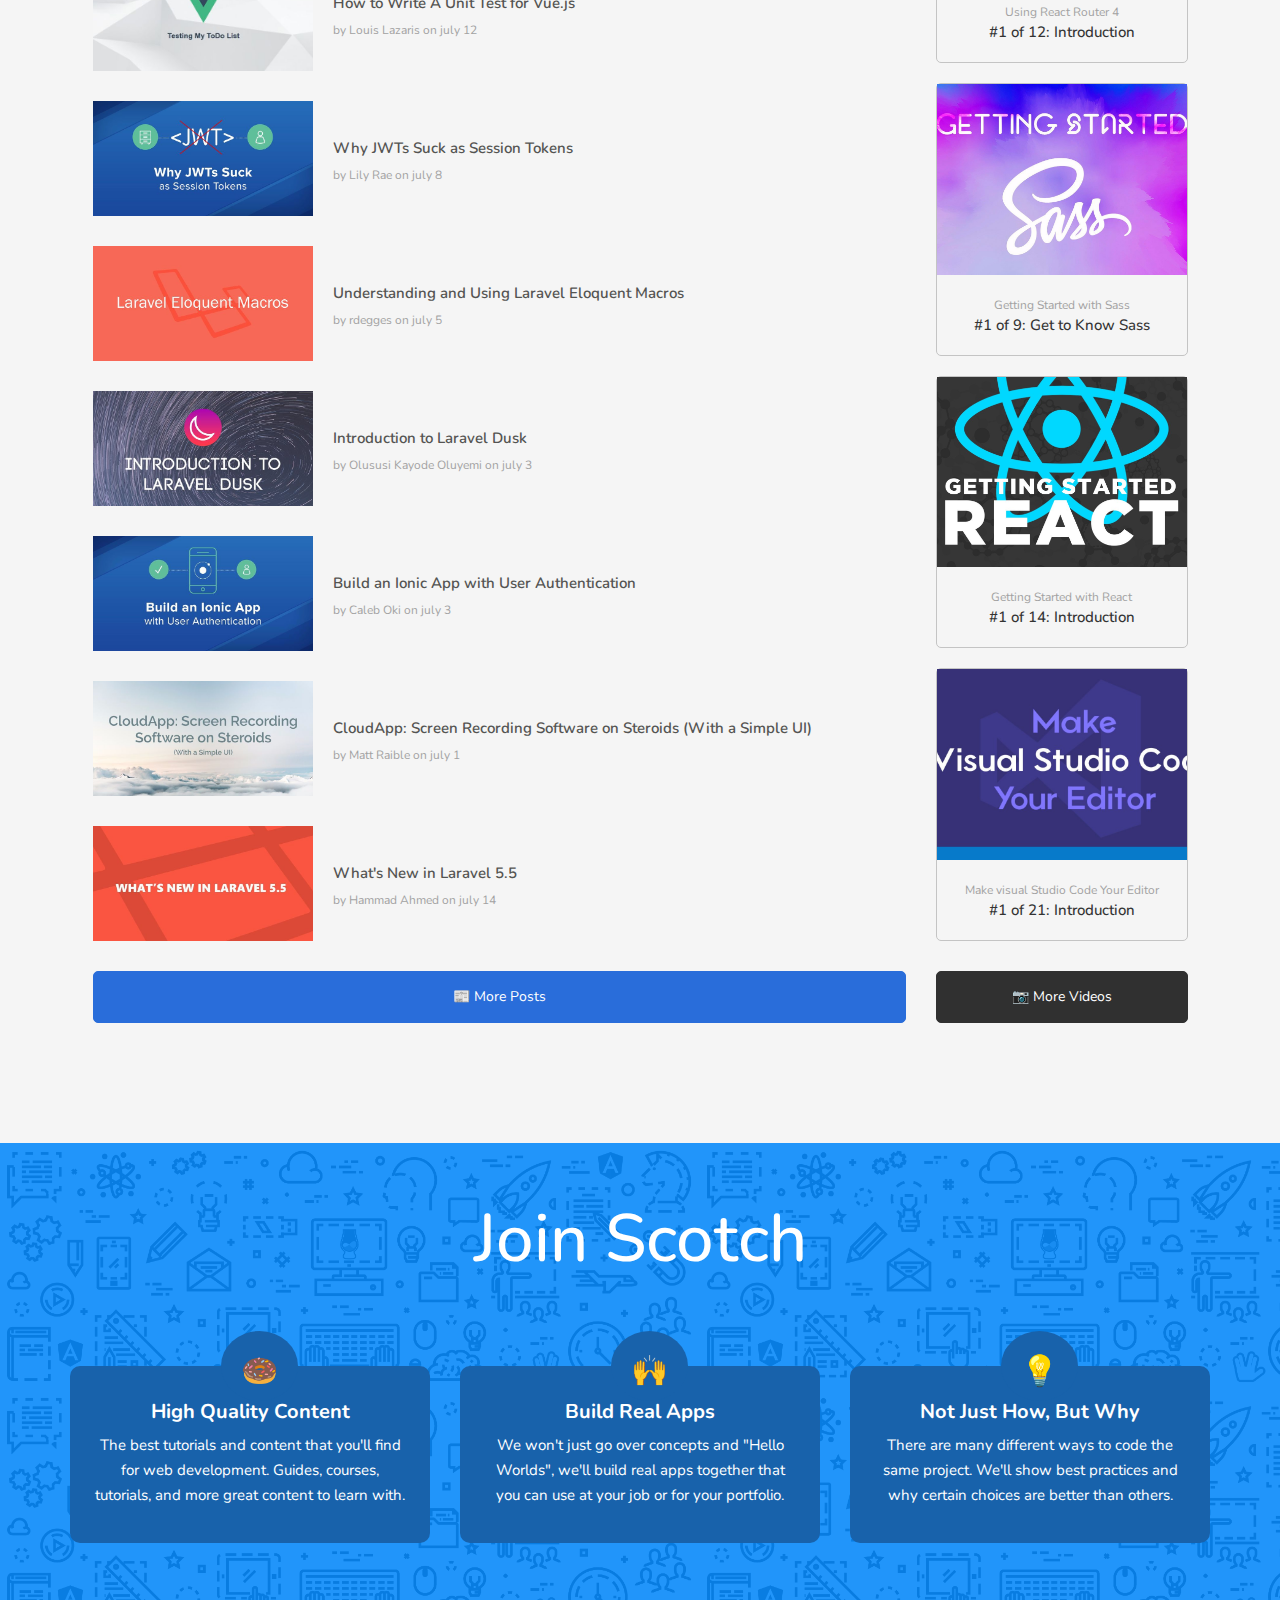
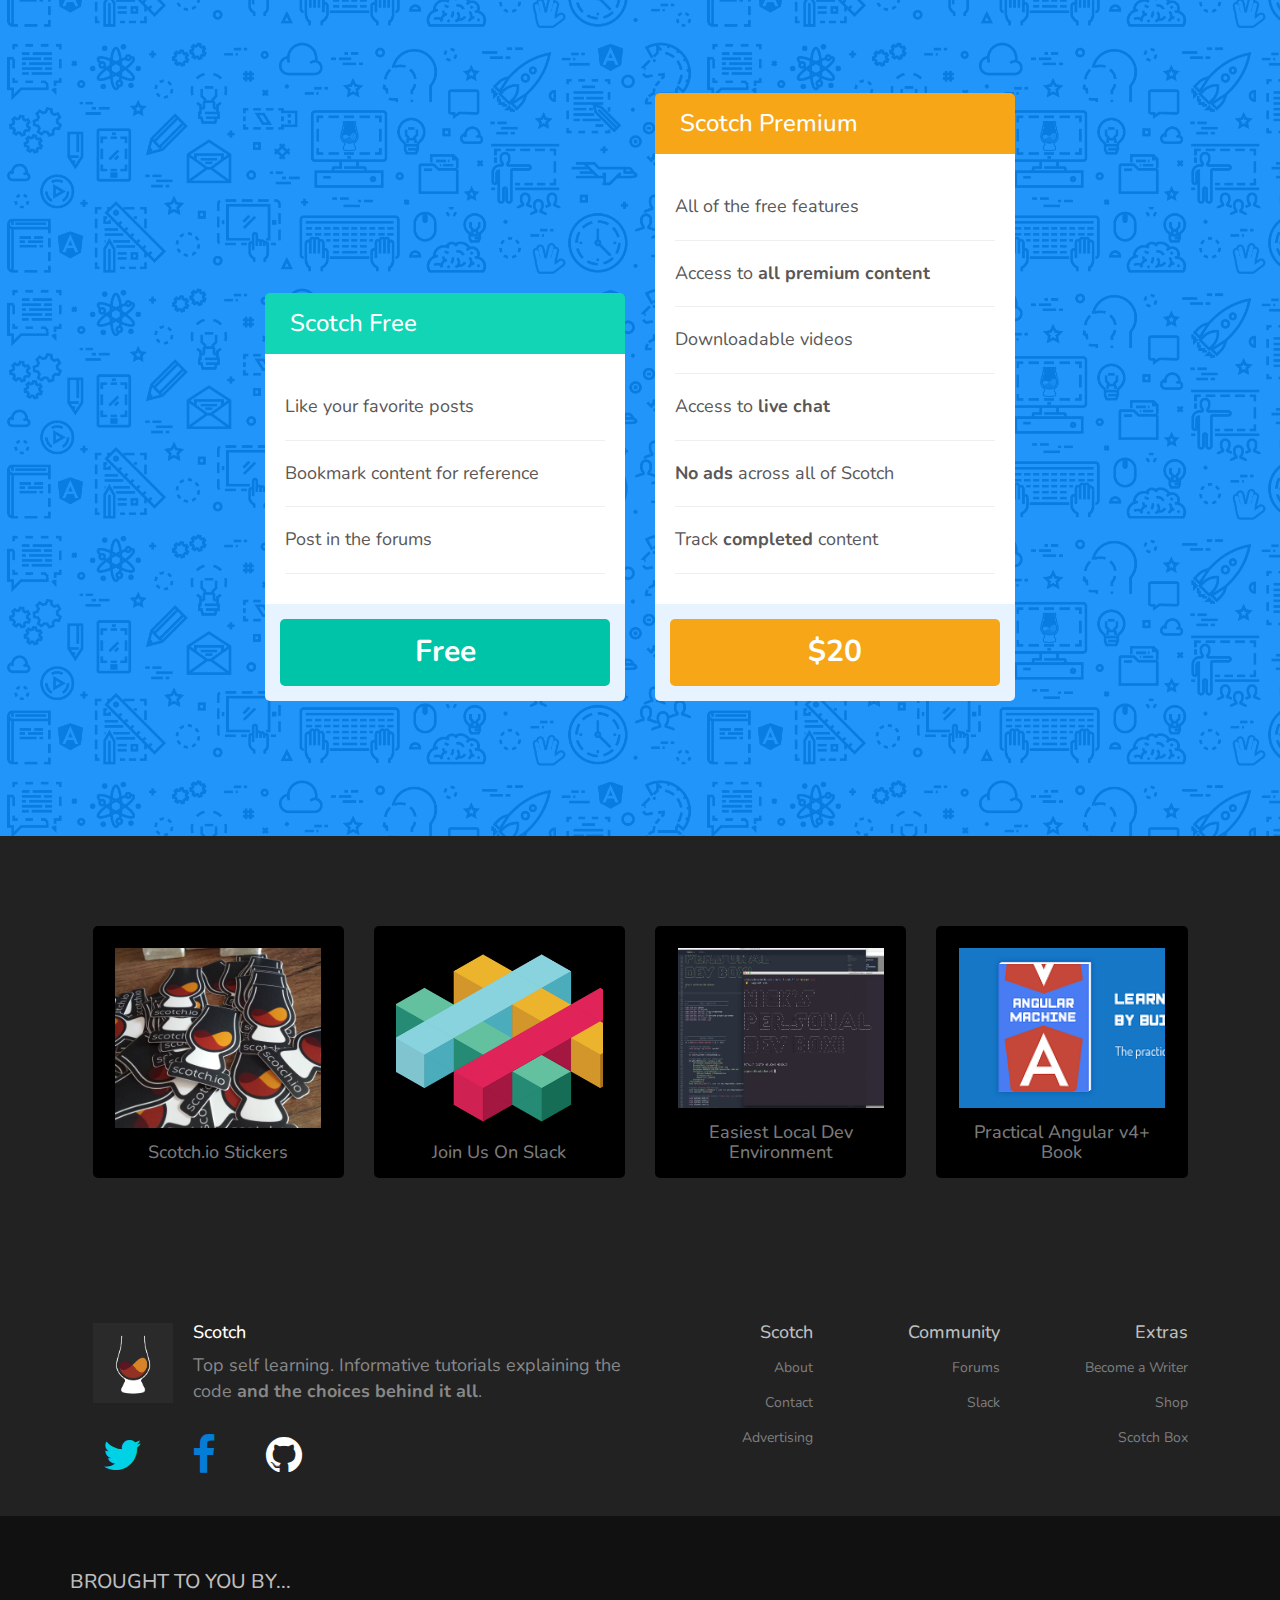
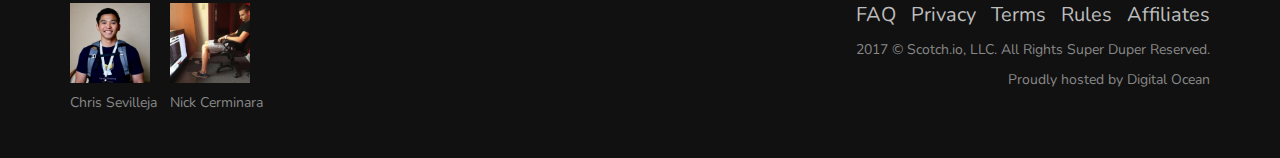
==== commit b872458b: "site done" ====
--- a/reactSticker/index.html
+++ b/reactSticker/index.html
@@ -5,45 +5,45 @@
   <meta http-equiv="X-UA-Compatible" content="IE=edge">
   <title></title>
   <link href="https://fonts.googleapis.com/css?family=Nunito:200,300,400,600,700" rel="stylesheet"> 
+  <link rel="stylesheet" href="https://maxcdn.bootstrapcdn.com/font-awesome/4.7.0/css/font-awesome.min.css">
   <link rel="stylesheet" href="https://maxcdn.bootstrapcdn.com/bootstrap/3.3.7/css/bootstrap.min.css" integrity="sha384-BVYiiSIFeK1dGmJRAkycuHAHRg32OmUcww7on3RYdg4Va+PmSTsz/K68vbdEjh4u" crossorigin="anonymous">
   <link rel="stylesheet" href="style.css">
 </head>
 <body id="bootstrap-overrides">
-  <div class="test">
-  <nav id="nav-overrides" class="navbar navbar-default">
-    <div class="container-fluid">
-      <!-- Brand and toggle get grouped for better mobile display -->
-      <div class="navbar-header">
-        <button type="button" class="navbar-toggle collapsed" data-toggle="collapse" data-target="#bs-example-navbar-collapse-1" aria-expanded="false">
-          <span class="sr-only">Toggle navigation</span>
-          <span class="icon-bar"></span>
-          <span class="icon-bar"></span>
-          <span class="icon-bar"></span>
-        </button>
-        <img class="navbar-brand" src="images/logo.png" alt="">
-        <a class="navbar-brand" href="#">Scotch</a>
-        <a class="navbar-brand sign" href="#">Login</a>
-        <a class="navbar-brand sign" id="signup" href="#">SignUp</a>
-      </div>
+  <div class="nav-fix">
+    <nav id="nav-overrides" class="navbar navbar-default">
+      <div class="container-fluid">
+        <!-- Brand and toggle get grouped for better mobile display -->
+        <div class="navbar-header">
+          <button type="button" class="navbar-toggle collapsed" data-toggle="collapse" data-target="#bs-example-navbar-collapse-1" aria-expanded="false">
+            <span class="sr-only">Toggle navigation</span>
+            <span class="icon-bar"></span>
+            <span class="icon-bar"></span>
+            <span class="icon-bar"></span>
+          </button>
+          <img class="navbar-brand" src="images/logo.png" alt="">
+          <a class="navbar-brand" href="#">Scotch</a>
+          <a class="navbar-brand sign" href="#">Login</a>
+          <a class="navbar-brand sign" id="signup" href="#">SignUp</a>
+        </div>
 
-      <!-- Collect the nav links, forms, and other content for toggling -->
-      <div class="collapse navbar-collapse" id="bs-example-navbar-collapse-1">
-        <ul class="nav navbar-nav">
-          <li ><a href="#">Courses <span class="sr-only">(current)</span></a></li>
-          <li><a href="#">Tutorial</a></li>
-          <li><a href="#">Workshops</a></li>
-          <li><a href="#">Forums</a></li>
-        </ul>
-        <form class="navbar-form navbar-right">
-          <div class="form-group">
-            <input type="text" class="form-control" placeholder="Search Scotch">
-          </div>
-        </form>
-      </div><!-- /.navbar-collapse -->
-    </div><!-- /.container-fluid -->
-  </nav>
+        <!-- Collect the nav links, forms, and other content for toggling -->
+        <div class="collapse navbar-collapse" id="bs-example-navbar-collapse-1">
+          <ul class="nav navbar-nav">
+            <li ><a href="#">Courses <span class="sr-only">(current)</span></a></li>
+            <li><a href="#">Tutorial</a></li>
+            <li><a href="#">Workshops</a></li>
+            <li><a href="#">Forums</a></li>
+          </ul>
+          <form class="navbar-form navbar-right">
+            <div class="form-group">
+              <input type="text" class="form-control" placeholder="Search Scotch">
+            </div>
+          </form>
+        </div><!-- /.navbar-collapse -->
+      </div><!-- /.container-fluid -->
+    </nav>
   </div>
-
   <section id="main">
     <div class="prez-back">
       <div class="prez">
@@ -293,9 +293,179 @@
             </div>
           </div>
         </div>
+        <div class="row prices">
+          <div id="free" class="col-md-offset-2 col-md-4">
+            <div class="price">
+              <div class="price-title1">
+                <h3>Scotch Free</h3>
+              </div>
+              <div class="price-content">
+                <ul>
+                  <li>Like your favorite posts</li>
+                  <li>Bookmark content for reference</li>
+                  <li>Post in the forums</li>
+                </ul>
+              </div>
+              <div class="price-footer">
+                <a href="#">Free</a>
+              </div>
+            </div>
+          </div>
+          <div class="col-md-4">
+            <div class="price">
+              <div class="price-title2">
+                <h3>Scotch Premium</h3>
+              </div>
+              <div class="price-content">
+                <ul>
+                  <li>All of the free features</li>
+                  <li>Access to <strong>all premium content</strong></li>
+                  <li>Downloadable videos</li>
+                  <li>Access to <strong>live chat</strong></li>
+                  <li><strong>No ads</strong> across all of Scotch</li>
+                  <li>Track <strong>completed</strong> content</li>
+                </ul>
+              </div>
+              <div class="price-footer">
+                <a id="premium-price" href="#">$20</a>
+              </div>
+            </div>
+          </div>
+        </div>
       </div>
     </div>
   </section>
+  <footer>
+    <div class="container">
+      <div class="row">
+        <div class="col-md-3">
+          <div class="box box1">
+            <a href="#"></a>
+            <h4>Scotch.io Stickers</h4>
+          </div>
+        </div>
+        <div class="col-md-3">
+          <div class="box box2">
+            <a href="#"></a>
+            <h4>Join Us On Slack</h4>
+          </div>
+        </div>
+        <div class="col-md-3">
+          <div class="box box3">
+            <a href="#"></a>
+            <h4>Easiest Local Dev Environment</h4>
+          </div>
+        </div>
+        <div class="col-md-3">
+          <div class="box box4">
+            <a href="#"></a>
+            <h4>Practical Angular v4+ Book</h4>
+          </div>
+        </div>
+      </div>
+      <div class="row">
+        <div class="col-md-6 social">
+          <div class="social-title">
+            <div class="logo">
+              <img src="images/logo.jpg" alt="logo">
+            </div>
+            <h4>Scotch</h4>
+          </div>
+          <p>Top self learning. Informative tutorials explaining the code <strong>and the choices behind it all</strong>.</p>
+          <ul class="social-links">
+            <a href="#"><li><i class="fa fa-twitter fa-3x"></i></li></a>
+            <a href="#"><li><i class="fa fa-facebook fa-3x"></i></li></a>
+            <a href="#"><li><i class="fa fa-github fa-3x"></i></li></a>
+          </ul>
+        </div>
+        <div class="col-md-6 footer-infos">
+          <ul>
+            <div class="row">
+              <div class="col-md-4 col-sm-4 col-xs-4">
+                <li>
+                  <a href="#"><h4>Scotch</h4></a>
+                  <ul>
+                    <li>
+                      <a href="#">About</a>
+                    </li>
+                    <li>
+                      <a href="#">Contact</a>
+                    </li>
+                    <li>
+                      <a href="#">Advertising</a>
+                    </li>
+                  </ul>
+                </li>
+              </div>
+              <div class="col-md-4 col-sm-4 col-xs-4">
+                <li>
+                  <a href="#"><h4>Community</h4></a>
+                  <ul>
+                    <li>
+                      <a href="#">Forums</a>
+                    </li>
+                    <li>
+                      <a href="#">Slack</a>
+                    </li>
+                  </ul>
+                </li>
+              </div>
+              <div class="col-md-4 col-sm-4 col-xs-4">
+                <li>
+                  <a href="#"><h4>Extras</h4></a>
+                  <ul>
+                    <li>
+                      <a href="#">Become a Writer</a>
+                    </li>
+                    <li>
+                      <a href="#">Shop</a>
+                    </li>
+                    <li>
+                      <a href="#">Scotch Box</a>
+                    </li>
+                  </ul>
+                </li>
+              </div>
+            </div>
+          </ul>
+        </div>
+      </div>
+    </div>
+    <div class="end">
+      <div class="container">
+        <div class="row">
+          <div class="col-md-6">
+            <h5><a href="#">BROUGHT TO YOU BY...</a></h5>
+            <div class="flex">
+              <div class="dev1">
+                <a href="#"></a>
+                <div>
+                  <span>Chris Sevilleja</span>
+                </div>
+              </div>
+              <div class="dev2">
+                <a href="#"></a>
+                <div>
+                  <span>Nick Cerminara</span>
+                </div>
+              </div>
+            </div>
+          </div>
+          <div class="col-md-6" style="padding-top: 40px;">
+            <ul class="flex text-right">
+              <li><a href="#">FAQ</a></li>
+              <li><a href="#">Privacy</a></li>
+              <li><a href="#">Terms</a></li>
+              <li><a href="#">Rules</a></li>
+              <li><a href="#">Affiliates</a></li>
+            </ul>
+            <p>2017 © Scotch.io, LLC. All Rights Super Duper Reserved.</p>
+            <p>Proudly hosted by Digital Ocean</p>
+          </div>
+        </div>
+      </div>
+    </div>
+  </footer>
 
   <script src="https://ajax.googleapis.com/ajax/libs/jquery/1.12.4/jquery.min.js"></script>
   <script src="https://maxcdn.bootstrapcdn.com/bootstrap/3.3.7/js/bootstrap.min.js" integrity="sha384-Tc5IQib027qvyjSMfHjOMaLkfuWVxZxUPnCJA7l2mCWNIpG9mGCD8wGNIcPD7Txa" crossorigin="anonymous"></script>
--- a/reactSticker/style.css
+++ b/reactSticker/style.css
@@ -2,14 +2,29 @@
     font-family: 'Nunito', sans-serif;
 }
 
+li {
+	list-style-type: none;
+}
+
 a:hover {
 	text-decoration: none
 }
 
-.test {
+h3 {
+	margin: 0;
+}
+
+.nav-fix {
 	position: fixed;
 	width: 100%;
 	z-index: 10;
+	font-weight: bold;
+}
+
+@media (max-width:359px) {
+	.navbar-header > img, .navbar-header a:first-of-type {
+		display: none;
+	}
 }
 
 #nav-overrides input {
@@ -122,13 +137,20 @@
 	background-color: #FFFFFF;
 }
 
+@media (max-width:347px) {
+	#title-link2, #title-link1 {
+		display: block;
+		margin-top: 20px;
+	}
+}
+
 /*      CONTENT   	*/
 
 .content {
 	padding: 10vh 0;
 }
 
-.content > .container, .news > .container, #join > .container {
+.content > .container, .news > .container, #join > .container, footer > .container {
 	max-width: 1125px;
 }
 
@@ -145,7 +167,7 @@
 }
 
 .card:hover {
-	box-shadow: 1px 1px 5px;
+	box-shadow: 1px 1px 10px;
 }
 
 .card-img {
@@ -402,3 +424,270 @@
 	font-size: 30px;
 	height: 70px;
 }
+
+@media (max-width:640px) {
+	.join-icon {
+		display: none;
+	}
+}
+
+.prices {
+	margin-bottom: 15vh;
+}
+
+.prices .col-md-4 {
+	margin-top: 50px;
+}
+
+@media (min-width:992px) {
+	#free {
+		margin-top: 250px;
+	}
+}
+
+.price-content {
+	background-color: #FFFFFF;
+	padding: 20px;
+	font-size: 18px;
+	color: #595757;
+}
+
+.price-content ul {
+	padding: 0;
+}
+
+.price-content li {
+	border-bottom: 1px solid #EFEFEF;
+	padding: 20px 0;
+}
+
+.price-title1 {
+	display: block;
+	background-color: #11D5B5;
+	padding: 17px 17px 17px 25px;
+	color: #FFFFFF;
+	border-radius: 5px 5px 0 0;
+}
+
+
+.price-title2 {
+	display: block;
+	background-color: #F6A617;
+	padding: 17px 17px 17px 25px;	
+	color: #FFFFFF;
+	border-radius: 5px 5px 0 0;
+}
+
+.price-footer {
+	background-color: #E7F4FF;
+	padding: 15px;
+	border-radius: 0px 0px 5px 5px
+}
+
+.price-footer a {
+	display: block;
+	text-align: center;
+	background-color: #00C4A7;
+	color: #FFFFFF;
+	padding: 12px;
+	font-size: 30px;
+	border-radius: 5px;
+	font-weight: 700;
+	transition: background-color 0.4s;
+}
+
+.price-footer a:hover {
+	background-color: #009781;
+}
+
+#premium-price {
+	background-color: #F6A617;
+}
+
+#premium-price:hover {
+	background-color: #D98E07;
+}
+
+/*  	FOOTER 		*/
+
+footer {
+	background-color: #222222;
+	color: #888888;
+}
+
+.box {
+	margin: auto;
+	margin-top: 10vh;
+	margin-bottom: 15vh;
+	padding: 22.5px 22.5px 0 22.5px;
+	background-color: #000000;
+	text-align: center;
+	color: #797979;
+	border-radius: 5px;
+	max-width: 300px;
+}
+
+.box a {
+	width: 100%;
+	height: 180px;
+	display: block;
+	background-size: cover;
+}
+
+.box1 a {
+	background-image: url("images/box1.jpg");
+}
+
+.box2 a {
+	background-image: url("images/box2.png");
+}
+
+.box3 a {
+	background-image: url("images/box3.jpg");
+	height: 160px;
+}
+
+.box4 a {
+	background-image: url("images/box4.png");
+	height: 160px;
+}
+
+.box h4 {
+	padding: 5px 0 15px 0;
+}
+.social-title h4 {
+	color: #FFFFFF;
+}
+
+.logo {
+	float: left;
+	margin-right: 20px;
+}
+
+.logo img {
+	width: 80px;
+	height: 80px;
+}
+
+.social p {
+	font-size: 12px;
+	margin-bottom: 20px;
+}
+
+@media (min-width:500px) {
+	.social p {
+		font-size: 18px;
+	}	
+}
+
+.social-links {
+	margin: 0;
+	padding: 0;
+	display: flex;
+}
+
+.social-links a {
+	text-decoration: none;
+}
+
+.social-links li {
+	margin-right: 30px;
+	margin-bottom: 30px;
+	display: block;
+	padding: 10px;
+}
+
+.social-links a:nth-child(1) {
+	color: #00D1E4;
+}
+
+.social-links a:nth-child(2) {
+	color: #037DD5;
+}
+
+.social-links a:nth-child(3) {
+	color: #FFFFFF;
+}
+
+.footer-infos {
+	margin-bottom: 50px;
+}
+
+.footer-infos a {
+	color: #7E7E7E;
+}
+
+.footer-infos h4 {
+	color: #BDBDBD;
+	margin-bottom: 15px;
+}
+
+.footer-infos ul {
+	margin: 0;
+	padding: 0;
+}
+
+.footer-infos li {
+	margin-bottom: 15px;
+	color: #797979;
+	text-align: right;
+	transition: color 0.4s;
+}
+
+@media (max-width:500px) {
+	.footer-infos li {
+		text-align: center;
+	}
+}
+
+.footer-infos a:hover, .footer-infos li:hover {
+	color: #B8B8B8;
+}
+
+.end {
+	background-color: #111111;
+	padding: 5vh 0;
+}
+
+.end a {
+	color: #BDBDBD;
+	font-size: 20px;
+}
+
+.dev1 a {
+	background-image: url("images/dev1.jpg");
+	display: block;
+	background-size: cover;
+	width: 80px;
+	height: 80px;
+	margin: 0 20px 10px 0
+}
+
+.dev2 a {
+	background-image: url("images/dev2.jpg");
+	display: block;
+	background-size: cover;
+	width: 80px;
+	height: 80px;
+	margin: 0 0 10px 0;
+}
+
+.flex {
+	display: flex;
+}
+
+.text-right {
+	justify-content: flex-end;
+}
+
+.text-right li {
+	margin-left: 15px;
+}
+
+.text-right li:hover {
+	color: #9D9D9D; 
+}
+
+.end p {
+	text-align: right;
+}